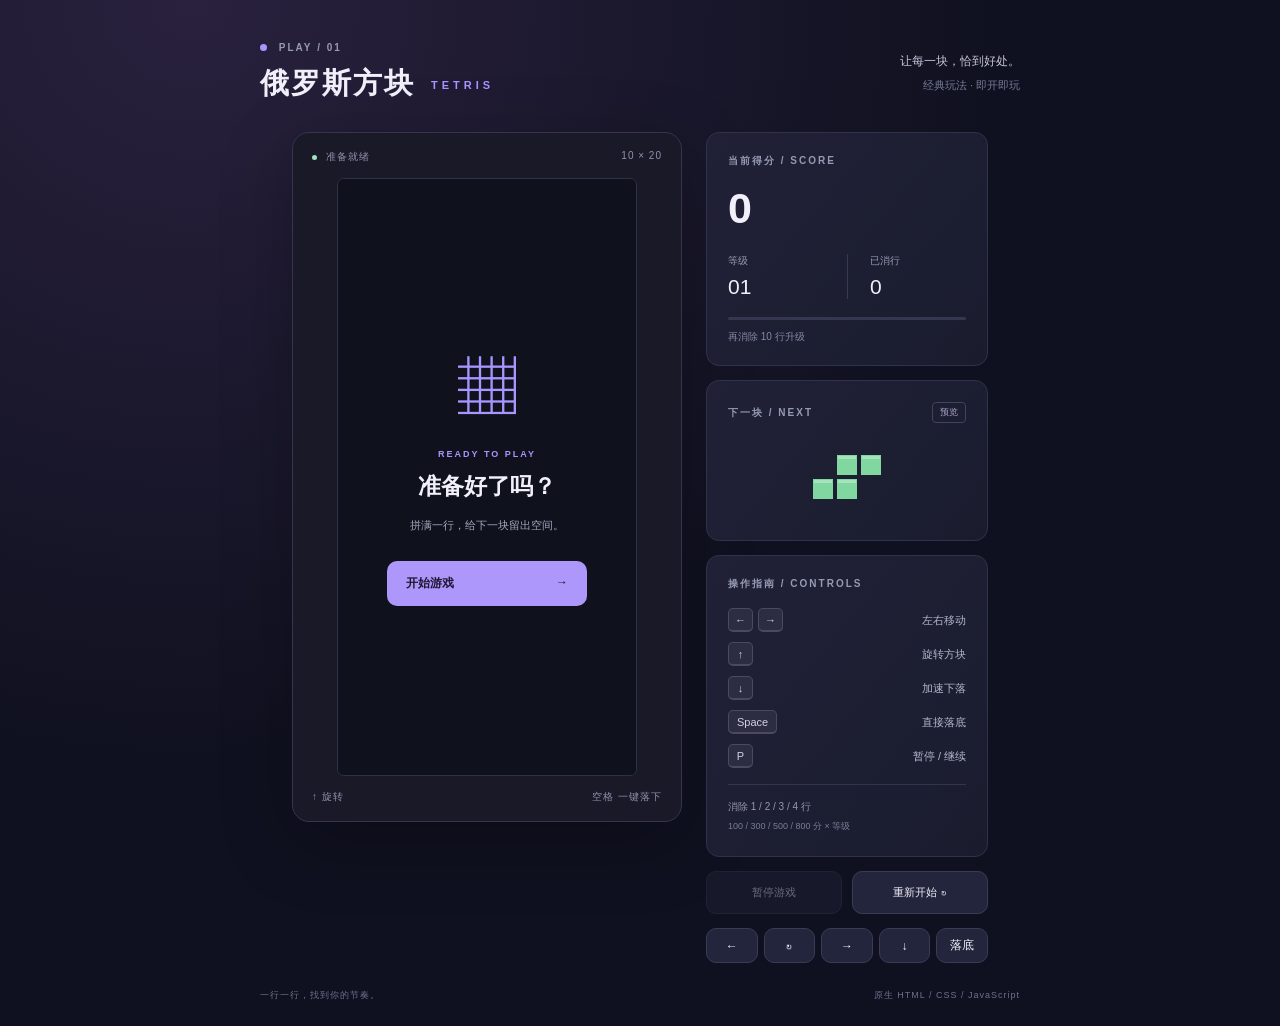
==== tetris/index.html @ 78ab6a91 "Initial Tetris game" ====
<!doctype html>
<html lang="zh-CN">
<head>
  <meta charset="UTF-8">
  <meta name="viewport" content="width=device-width, initial-scale=1">
  <meta name="theme-color" content="#101120">
  <title>俄罗斯方块 · TETRIS</title>
  <link rel="stylesheet" href="style.css">
  <script src="core.js" defer></script>
  <script src="game.js" defer></script>
</head>
<body>
  <main class="app">
    <header class="header">
      <div><p class="eyebrow"><span class="brand-dot"></span> PLAY / 01</p><h1>俄罗斯方块<span>TETRIS</span></h1></div>
      <div class="header-note">让每一块，恰到好处。<br><span>经典玩法 · 即开即玩</span></div>
    </header>
    <section class="game-layout" aria-label="俄罗斯方块游戏">
      <div class="board-panel">
        <div class="board-top"><span><i></i> <span id="status">准备就绪</span></span><span>10 × 20</span></div>
        <div class="board-wrap">
          <canvas id="board" width="300" height="600" aria-label="游戏棋盘：10列20行"></canvas>
          <div id="overlay" class="overlay">
            <div class="overlay-icon" aria-hidden="true">▦</div>
            <p id="overlay-label" class="eyebrow">READY TO PLAY</p><h2 id="overlay-title">准备好了吗？</h2>
            <p id="overlay-text">拼满一行，给下一块留出空间。</p>
            <button id="overlay-button" class="primary">开始游戏 <span>→</span></button>
          </div>
        </div>
        <div class="board-bottom"><span>↑ 旋转</span><span>空格 一键落下</span></div>
      </div>
      <aside class="sidebar">
        <section class="card score-card" aria-label="游戏统计">
          <p class="eyebrow">当前得分 / SCORE</p><div id="score" class="score">0</div>
          <div class="stats"><div><span>等级</span><strong id="level">01</strong></div><div><span>已消行</span><strong id="lines">0</strong></div></div>
          <div class="progress"><div id="progress-fill"></div></div><p id="progress-text" class="muted">再消除 10 行升级</p>
        </section>
        <section class="card next-card"><div class="card-heading"><p class="eyebrow">下一块 / NEXT</p><span class="tag">预览</span></div><canvas id="next" width="180" height="100" aria-label="下一块预览"></canvas></section>
        <section class="card controls-card">
          <p class="eyebrow">操作指南 / CONTROLS</p>
          <dl><div><dt><kbd>←</kbd><kbd>→</kbd></dt><dd>左右移动</dd></div><div><dt><kbd>↑</kbd></dt><dd>旋转方块</dd></div><div><dt><kbd>↓</kbd></dt><dd>加速下落</dd></div><div><dt><kbd class="wide">Space</kbd></dt><dd>直接落底</dd></div><div><dt><kbd>P</kbd></dt><dd>暂停 / 继续</dd></div></dl>
          <p class="scoring-note">消除 1 / 2 / 3 / 4 行<br><span>100 / 300 / 500 / 800 分 × 等级</span></p>
        </section>
        <div class="actions"><button id="pause" disabled>暂停游戏</button><button id="restart">重新开始 ↻</button></div>
        <div class="touch-controls" aria-label="触屏操作"><button data-action="left" aria-label="向左移动">←</button><button data-action="rotate" aria-label="旋转">↻</button><button data-action="right" aria-label="向右移动">→</button><button data-action="down" aria-label="向下移动">↓</button><button data-action="drop" aria-label="直接落底">落底</button></div>
      </aside>
    </section>
    <footer><span>一行一行，找到你的节奏。</span><span>原生 HTML / CSS / JavaScript</span></footer>
  </main>
</body>
</html>
---- tetris/style.css ----
:root { color-scheme: dark; --bg: #101120; --card: #1b1d30; --muted: #969ab5; --accent: #a895ff; }
* { box-sizing: border-box; }
body { margin: 0; min-height: 100vh; font-family: "Segoe UI", "Microsoft YaHei", sans-serif; color: #f1f0fa; background: radial-gradient(ellipse at 15% 0%, #29213e 0%, transparent 52%), var(--bg); }
button { font: inherit; cursor: pointer; color: inherit; border: 1px solid #3a3c56; background: #23253c; border-radius: 10px; padding: 12px 16px; transition: background .15s, transform .15s; }
button:hover:not(:disabled) { background: #35314e; transform: translateY(-1px); }
button:focus-visible { outline: 3px solid #d0c4ff; outline-offset: 4px; }
button:disabled { opacity: .4; cursor: default; }
.app { width: min(760px, calc(100% - 40px)); margin: 42px auto 24px; }
.header { display: flex; align-items: center; justify-content: space-between; margin-bottom: 28px; }
.eyebrow { color: var(--muted); font-size: 10px; letter-spacing: 2px; font-weight: 600; margin: 0; }
.brand-dot { display: inline-block; width: 7px; height: 7px; border-radius: 50%; background: var(--accent); margin-right: 7px; }
h1 { font-size: 29px; letter-spacing: 2px; margin: 11px 0 0; font-weight: 650; }
h1 span { font-size: 11px; color: var(--accent); letter-spacing: 4px; margin-left: 16px; vertical-align: middle; }
.header-note { color: #c7c4db; text-align: right; font-size: 12px; line-height: 2; }
.header-note span { color: #777b99; font-size: 11px; }
.game-layout { display: grid; grid-template-columns: minmax(0, 390px) minmax(0, 282px); gap: 24px; justify-content: center; }
.board-panel { align-self: start; padding: 17px; border: 1px solid #38334f; border-radius: 17px; background: #191928; box-shadow: 0 20px 70px #0004; }
.board-top, .board-bottom { display: flex; justify-content: space-between; color: #9092ae; font-size: 10px; letter-spacing: 1px; }
.board-top { padding: 0 2px 14px; }
.board-top i { display: inline-block; width: 5px; height: 5px; background: #9fe2c1; border-radius: 50%; margin-right: 5px; }
.board-wrap { position: relative; width: min(100%, 300px); margin: auto; overflow: hidden; border: 1px solid #303149; border-radius: 7px; }
#board { display: block; width: 100%; height: auto; background: #10121e; }
.board-bottom { padding: 14px 2px 0; }
.overlay { position: absolute; inset: 0; background: #10121edb; backdrop-filter: blur(4px); display: flex; align-items: center; justify-content: center; flex-direction: column; padding: 18px; text-align: center; }
.overlay[hidden] { display: none; }
.overlay-icon { color: var(--accent); font-size: 58px; margin-bottom: 23px; }
.overlay .eyebrow { color: var(--accent); font-size: 9px; }
.overlay h2 { font-size: 23px; font-weight: 600; margin: 12px 0 4px; }
.overlay p:not(.eyebrow) { font-size: 11px; color: #a7a6bd; line-height: 1.8; margin: 10px 0 25px; }
.primary { width: 200px; background: #ae97fa; color: #201735; font-size: 12px; font-weight: 700; border: 0; padding: 14px 19px; text-align: left; }
.primary span { float: right; }
.primary:hover:not(:disabled) { background: #c0aaff; }
.sidebar { display: flex; flex-direction: column; gap: 14px; }
.card { background: linear-gradient(130deg, #202137, #1a1c2e); border: 1px solid #30324b; border-radius: 13px; padding: 21px; }
.score { font-size: 43px; font-weight: 650; line-height: 1.1; font-variant-numeric: tabular-nums; letter-spacing: -1px; margin: 17px 0 22px; }
.stats { display: grid; grid-template-columns: 1fr 1fr; }
.stats > div { display: flex; flex-direction: column; gap: 7px; }
.stats > div + div { border-left: 1px solid #383a51; padding-left: 22px; }
.stats span { color: var(--muted); font-size: 10px; }
.stats strong { font-size: 21px; font-weight: 500; }
.progress { height: 3px; background: #35364f; border-radius: 3px; margin: 18px 0 10px; overflow: hidden; }
.progress > div { height: 100%; width: 0; background: var(--accent); transition: width .2s; }
.muted { color: #8589a5; font-size: 10px; margin: 0; }
.card-heading { display: flex; justify-content: space-between; align-items: center; }
.tag { border: 1px solid #45415f; color: #aaa1ca; padding: 3px 7px; border-radius: 4px; font-size: 9px; }
#next { display: block; margin: 4px auto -8px; width: 180px; max-width: 100%; height: auto; }
dl { margin: 17px 0 0; }
dl > div { display: flex; align-items: center; justify-content: space-between; margin-bottom: 10px; }
dt { display: flex; gap: 5px; }
dd { margin: 0; color: #b4b6cc; font-size: 11px; }
kbd { display: inline-flex; justify-content: center; align-items: center; min-width: 25px; height: 24px; border: 1px solid #494961; border-bottom-width: 2px; border-radius: 5px; background: #2c2d43; color: #d2cfe7; font: 11px "Segoe UI", sans-serif; }
kbd.wide { padding: 0 8px; }
.scoring-note { color: #9598b3; font-size: 10px; line-height: 1.9; border-top: 1px solid #33354d; padding-top: 12px; margin: 16px 0 0; }
.scoring-note span { color: #787d99; font-size: 9px; }
.actions { display: grid; grid-template-columns: 1fr 1fr; gap: 10px; }
.actions button { font-size: 11px; padding: 13px 8px; }
.touch-controls { display: flex; gap: 6px; }
.touch-controls button { flex: 1; padding: 8px 0; font-size: 12px; touch-action: manipulation; }
footer { display: flex; justify-content: space-between; font-size: 9px; letter-spacing: 1px; color: #6e718d; margin-top: 26px; }
@media (max-width: 640px) { .app { width: min(440px, calc(100% - 24px)); margin-top: 24px; } .header-note { display: none; } .game-layout { grid-template-columns: 1fr; gap: 16px; } .board-panel { padding: 14px; } .sidebar { display: grid; grid-template-columns: 1fr 1fr; gap: 12px; } .card { padding: 16px; } .score { font-size: 32px; margin: 12px 0 14px; } .controls-card, .actions, .touch-controls { grid-column: 1 / -1; } .controls-card dl { display: flex; flex-wrap: wrap; gap: 12px 20px; } dl > div { gap: 8px; margin: 0; } footer span:last-child { display: none; } h1 { font-size: 25px; } }
@media (prefers-reduced-motion: reduce) { * { transition: none !important; } }
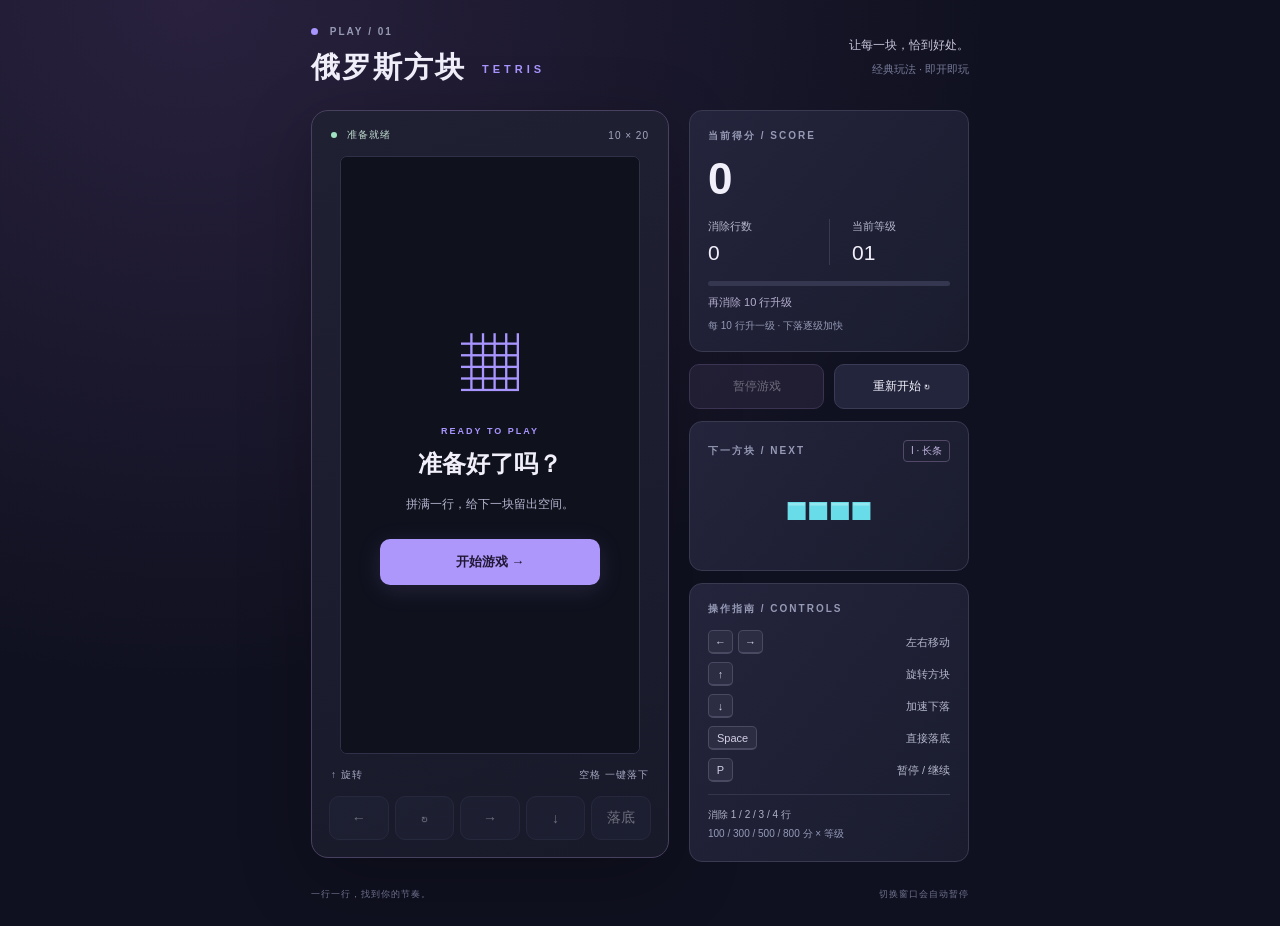
==== commit 52646363: "Add Tetris gameplay features and UI" ====
--- a/tetris/index.html
+++ b/tetris/index.html
@@ -17,35 +17,41 @@
     </header>
     <section class="game-layout" aria-label="俄罗斯方块游戏">
       <div class="board-panel">
-        <div class="board-top"><span><i></i> <span id="status">准备就绪</span></span><span>10 × 20</span></div>
+        <div class="board-top"><span class="status-badge"><i></i> <span id="status" role="status">准备就绪</span></span><span>10 × 20</span></div>
         <div class="board-wrap">
           <canvas id="board" width="300" height="600" aria-label="游戏棋盘：10列20行"></canvas>
           <div id="overlay" class="overlay">
             <div class="overlay-icon" aria-hidden="true">▦</div>
             <p id="overlay-label" class="eyebrow">READY TO PLAY</p><h2 id="overlay-title">准备好了吗？</h2>
             <p id="overlay-text">拼满一行，给下一块留出空间。</p>
+            <div id="overlay-summary" class="end-summary" hidden aria-label="本局成绩">
+              <div><span>得分</span><strong id="end-score">0</strong></div>
+              <div><span>消行</span><strong id="end-lines">0</strong></div>
+              <div><span>等级</span><strong id="end-level">01</strong></div>
+            </div>
             <button id="overlay-button" class="primary">开始游戏 <span>→</span></button>
           </div>
         </div>
         <div class="board-bottom"><span>↑ 旋转</span><span>空格 一键落下</span></div>
+        <div class="touch-controls" aria-label="屏幕操作按钮"><button data-action="left" aria-label="向左移动">←</button><button data-action="rotate" aria-label="旋转">↻</button><button data-action="right" aria-label="向右移动">→</button><button data-action="down" aria-label="向下移动">↓</button><button data-action="drop" aria-label="直接落底">落底</button></div>
       </div>
       <aside class="sidebar">
         <section class="card score-card" aria-label="游戏统计">
           <p class="eyebrow">当前得分 / SCORE</p><div id="score" class="score">0</div>
-          <div class="stats"><div><span>等级</span><strong id="level">01</strong></div><div><span>已消行</span><strong id="lines">0</strong></div></div>
-          <div class="progress"><div id="progress-fill"></div></div><p id="progress-text" class="muted">再消除 10 行升级</p>
+          <div class="stats"><div><span>消除行数</span><strong id="lines">0</strong></div><div><span>当前等级</span><strong id="level">01</strong></div></div>
+          <div id="level-progress" class="progress" role="progressbar" aria-label="升到下一级的消行进度" aria-valuemin="0" aria-valuemax="10" aria-valuenow="0"><div id="progress-fill"></div></div><p id="progress-text" class="muted">再消除 10 行升级</p>
+          <p class="level-note">每 10 行升一级 · 下落逐级加快</p>
         </section>
-        <section class="card next-card"><div class="card-heading"><p class="eyebrow">下一块 / NEXT</p><span class="tag">预览</span></div><canvas id="next" width="180" height="100" aria-label="下一块预览"></canvas></section>
+        <div class="actions"><button id="pause" disabled>暂停游戏</button><button id="restart">重新开始 ↻</button></div>
+        <section class="card next-card"><div class="card-heading"><p class="eyebrow">下一方块 / NEXT</p><span id="next-name" class="tag">预览</span></div><canvas id="next" width="180" height="100" aria-label="下一方块预览"></canvas></section>
         <section class="card controls-card">
           <p class="eyebrow">操作指南 / CONTROLS</p>
           <dl><div><dt><kbd>←</kbd><kbd>→</kbd></dt><dd>左右移动</dd></div><div><dt><kbd>↑</kbd></dt><dd>旋转方块</dd></div><div><dt><kbd>↓</kbd></dt><dd>加速下落</dd></div><div><dt><kbd class="wide">Space</kbd></dt><dd>直接落底</dd></div><div><dt><kbd>P</kbd></dt><dd>暂停 / 继续</dd></div></dl>
           <p class="scoring-note">消除 1 / 2 / 3 / 4 行<br><span>100 / 300 / 500 / 800 分 × 等级</span></p>
         </section>
-        <div class="actions"><button id="pause" disabled>暂停游戏</button><button id="restart">重新开始 ↻</button></div>
-        <div class="touch-controls" aria-label="触屏操作"><button data-action="left" aria-label="向左移动">←</button><button data-action="rotate" aria-label="旋转">↻</button><button data-action="right" aria-label="向右移动">→</button><button data-action="down" aria-label="向下移动">↓</button><button data-action="drop" aria-label="直接落底">落底</button></div>
       </aside>
     </section>
-    <footer><span>一行一行，找到你的节奏。</span><span>原生 HTML / CSS / JavaScript</span></footer>
+    <footer><span>一行一行，找到你的节奏。</span><span>切换窗口会自动暂停</span></footer>
   </main>
 </body>
 </html>
--- a/tetris/style.css
+++ b/tetris/style.css
@@ -5,19 +5,24 @@
 button:hover:not(:disabled) { background: #35314e; transform: translateY(-1px); }
 button:focus-visible { outline: 3px solid #d0c4ff; outline-offset: 4px; }
 button:disabled { opacity: .4; cursor: default; }
-.app { width: min(760px, calc(100% - 40px)); margin: 42px auto 24px; }
-.header { display: flex; align-items: center; justify-content: space-between; margin-bottom: 28px; }
+.app { width: min(658px, calc(100% - 32px)); margin: 26px auto 20px; }
+.header { display: flex; align-items: center; justify-content: space-between; margin-bottom: 22px; }
 .eyebrow { color: var(--muted); font-size: 10px; letter-spacing: 2px; font-weight: 600; margin: 0; }
 .brand-dot { display: inline-block; width: 7px; height: 7px; border-radius: 50%; background: var(--accent); margin-right: 7px; }
 h1 { font-size: 29px; letter-spacing: 2px; margin: 11px 0 0; font-weight: 650; }
 h1 span { font-size: 11px; color: var(--accent); letter-spacing: 4px; margin-left: 16px; vertical-align: middle; }
 .header-note { color: #c7c4db; text-align: right; font-size: 12px; line-height: 2; }
 .header-note span { color: #777b99; font-size: 11px; }
-.game-layout { display: grid; grid-template-columns: minmax(0, 390px) minmax(0, 282px); gap: 24px; justify-content: center; }
-.board-panel { align-self: start; padding: 17px; border: 1px solid #38334f; border-radius: 17px; background: #191928; box-shadow: 0 20px 70px #0004; }
-.board-top, .board-bottom { display: flex; justify-content: space-between; color: #9092ae; font-size: 10px; letter-spacing: 1px; }
+.game-layout { display: grid; grid-template-columns: minmax(0, 358px) minmax(0, 280px); gap: 20px; justify-content: center; align-items: start; }
+.board-panel { align-self: start; padding: 17px; border: 1px solid #48405f; border-radius: 17px; background: linear-gradient(160deg, #202033, #181a2a); box-shadow: 0 20px 70px #0004; }
+.board-top, .board-bottom { display: flex; justify-content: space-between; align-items: center; color: #a5a7c1; font-size: 10px; letter-spacing: 1px; }
 .board-top { padding: 0 2px 14px; }
-.board-top i { display: inline-block; width: 5px; height: 5px; background: #9fe2c1; border-radius: 50%; margin-right: 5px; }
+.board-top i { display: inline-block; width: 6px; height: 6px; background: #9fe2c1; border-radius: 50%; margin-right: 6px; }
+.status-badge { color: #c0dccf; }
+body[data-state="paused"] .board-top i { background: #edd778; }
+body[data-state="paused"] .status-badge { color: #edd778; }
+body[data-state="over"] .board-top i { background: #f388a6; }
+body[data-state="over"] .status-badge { color: #f388a6; }
 .board-wrap { position: relative; width: min(100%, 300px); margin: auto; overflow: hidden; border: 1px solid #303149; border-radius: 7px; }
 #board { display: block; width: 100%; height: auto; background: #10121e; }
 .board-bottom { padding: 14px 2px 0; }
@@ -25,37 +30,72 @@
 .overlay[hidden] { display: none; }
 .overlay-icon { color: var(--accent); font-size: 58px; margin-bottom: 23px; }
 .overlay .eyebrow { color: var(--accent); font-size: 9px; }
-.overlay h2 { font-size: 23px; font-weight: 600; margin: 12px 0 4px; }
-.overlay p:not(.eyebrow) { font-size: 11px; color: #a7a6bd; line-height: 1.8; margin: 10px 0 25px; }
-.primary { width: 200px; background: #ae97fa; color: #201735; font-size: 12px; font-weight: 700; border: 0; padding: 14px 19px; text-align: left; }
+.overlay h2 { font-size: 24px; font-weight: 600; margin: 12px 0 4px; }
+.overlay p:not(.eyebrow) { font-size: 12px; color: #b6b4cf; line-height: 1.8; margin: 10px 0 24px; }
+.primary { width: min(100%, 220px); background: #ae97fa; color: #201735; font-size: 13px; font-weight: 700; border: 0; padding: 14px 19px; text-align: center; box-shadow: 0 5px 24px #ae97fa22; }
 .primary span { float: right; }
 .primary:hover:not(:disabled) { background: #c0aaff; }
-.sidebar { display: flex; flex-direction: column; gap: 14px; }
-.card { background: linear-gradient(130deg, #202137, #1a1c2e); border: 1px solid #30324b; border-radius: 13px; padding: 21px; }
-.score { font-size: 43px; font-weight: 650; line-height: 1.1; font-variant-numeric: tabular-nums; letter-spacing: -1px; margin: 17px 0 22px; }
+.end-summary { display: grid; grid-template-columns: repeat(3, minmax(0, 1fr)); gap: 10px; width: 100%; padding: 14px 8px; margin: 0 0 24px; border: 1px solid #49415e; border-radius: 10px; background: #26243c; }
+.end-summary[hidden] { display: none; }
+.end-summary > div { min-width: 0; display: flex; flex-direction: column; gap: 7px; }
+.end-summary span { font-size: 10px; color: #b6b4cf; }
+.end-summary strong { font-size: clamp(13px, 3vw, 19px); overflow-wrap: anywhere; font-variant-numeric: tabular-nums; }
+.sidebar { display: flex; flex-direction: column; gap: 12px; }
+.card { background: linear-gradient(130deg, #24243c, #1a1c2e); border: 1px solid #393950; border-radius: 13px; padding: 18px; }
+.score { font-size: clamp(30px, 5vw, 44px); font-weight: 650; line-height: 1.1; font-variant-numeric: tabular-nums; letter-spacing: -1px; margin: 12px 0 16px; overflow-wrap: anywhere; }
 .stats { display: grid; grid-template-columns: 1fr 1fr; }
 .stats > div { display: flex; flex-direction: column; gap: 7px; }
 .stats > div + div { border-left: 1px solid #383a51; padding-left: 22px; }
-.stats span { color: var(--muted); font-size: 10px; }
+.stats span { color: #b4b6cc; font-size: 11px; }
 .stats strong { font-size: 21px; font-weight: 500; }
-.progress { height: 3px; background: #35364f; border-radius: 3px; margin: 18px 0 10px; overflow: hidden; }
+.progress { height: 5px; background: #35364f; border-radius: 3px; margin: 16px 0 9px; overflow: hidden; }
 .progress > div { height: 100%; width: 0; background: var(--accent); transition: width .2s; }
-.muted { color: #8589a5; font-size: 10px; margin: 0; }
+.muted { color: #b4aecf; font-size: 11px; margin: 0; }
+.level-note { margin: 8px 0 0; color: #9499b5; font-size: 10px; line-height: 1.5; }
 .card-heading { display: flex; justify-content: space-between; align-items: center; }
-.tag { border: 1px solid #45415f; color: #aaa1ca; padding: 3px 7px; border-radius: 4px; font-size: 9px; }
-#next { display: block; margin: 4px auto -8px; width: 180px; max-width: 100%; height: auto; }
-dl { margin: 17px 0 0; }
-dl > div { display: flex; align-items: center; justify-content: space-between; margin-bottom: 10px; }
+.tag { border: 1px solid #514967; color: #c0b4e0; padding: 3px 7px; border-radius: 4px; font-size: 10px; white-space: nowrap; }
+#next { display: block; margin: 4px auto -4px; width: 162px; max-width: 100%; height: auto; }
+dl { margin: 14px 0 0; }
+dl > div { display: flex; align-items: center; justify-content: space-between; margin-bottom: 8px; }
 dt { display: flex; gap: 5px; }
 dd { margin: 0; color: #b4b6cc; font-size: 11px; }
 kbd { display: inline-flex; justify-content: center; align-items: center; min-width: 25px; height: 24px; border: 1px solid #494961; border-bottom-width: 2px; border-radius: 5px; background: #2c2d43; color: #d2cfe7; font: 11px "Segoe UI", sans-serif; }
 kbd.wide { padding: 0 8px; }
-.scoring-note { color: #9598b3; font-size: 10px; line-height: 1.9; border-top: 1px solid #33354d; padding-top: 12px; margin: 16px 0 0; }
-.scoring-note span { color: #787d99; font-size: 9px; }
+.scoring-note { color: #afb2c9; font-size: 10px; line-height: 1.9; border-top: 1px solid #33354d; padding-top: 10px; margin: 12px 0 0; }
+.scoring-note span { color: #949ab9; font-size: 10px; }
 .actions { display: grid; grid-template-columns: 1fr 1fr; gap: 10px; }
-.actions button { font-size: 11px; padding: 13px 8px; }
-.touch-controls { display: flex; gap: 6px; }
-.touch-controls button { flex: 1; padding: 8px 0; font-size: 12px; touch-action: manipulation; }
+.actions button { font-size: 12px; padding: 13px 8px; }
+#pause { border-color: #796799; background: #39304f; }
+#pause:hover:not(:disabled) { background: #4b3e66; }
+.touch-controls { display: flex; gap: 6px; margin-top: 14px; }
+.touch-controls button { flex: 1; min-width: 0; min-height: 44px; padding: 8px 0; font-size: 14px; touch-action: manipulation; }
 footer { display: flex; justify-content: space-between; font-size: 9px; letter-spacing: 1px; color: #6e718d; margin-top: 26px; }
-@media (max-width: 640px) { .app { width: min(440px, calc(100% - 24px)); margin-top: 24px; } .header-note { display: none; } .game-layout { grid-template-columns: 1fr; gap: 16px; } .board-panel { padding: 14px; } .sidebar { display: grid; grid-template-columns: 1fr 1fr; gap: 12px; } .card { padding: 16px; } .score { font-size: 32px; margin: 12px 0 14px; } .controls-card, .actions, .touch-controls { grid-column: 1 / -1; } .controls-card dl { display: flex; flex-wrap: wrap; gap: 12px 20px; } dl > div { gap: 8px; margin: 0; } footer span:last-child { display: none; } h1 { font-size: 25px; } }
+@media (max-width: 700px) {
+  .header-note { display: none; }
+  .game-layout { gap: 14px; }
+  .board-panel { padding: 12px; }
+  .card { padding: 15px; }
+  .eyebrow { letter-spacing: 1px; }
+}
+@media (max-width: 560px) {
+  .app { width: min(440px, calc(100% - 24px)); margin-top: 18px; }
+  .header { margin-bottom: 18px; }
+  h1 { font-size: 25px; }
+  .game-layout { grid-template-columns: minmax(0, 1.3fr) minmax(0, 1fr); grid-template-areas: "score next" "actions actions" "board board" "guide guide"; gap: 12px; }
+  .sidebar { display: contents; }
+  .score-card { grid-area: score; }
+  .next-card { grid-area: next; align-self: stretch; display: flex; flex-direction: column; justify-content: space-between; }
+  .actions { grid-area: actions; }
+  .board-panel { grid-area: board; }
+  .controls-card { grid-area: guide; }
+  .score { font-size: 30px; margin: 10px 0 12px; }
+  .stats > div + div { padding-left: 12px; }
+  .stats strong { font-size: 19px; }
+  .card-heading { flex-wrap: wrap; gap: 8px; }
+  .progress { margin-top: 12px; }
+  .level-note { display: none; }
+  .controls-card dl { display: flex; flex-wrap: wrap; gap: 12px 20px; }
+  dl > div { gap: 8px; margin: 0; }
+  footer span:last-child { display: none; }
+}
 @media (prefers-reduced-motion: reduce) { * { transition: none !important; } }
